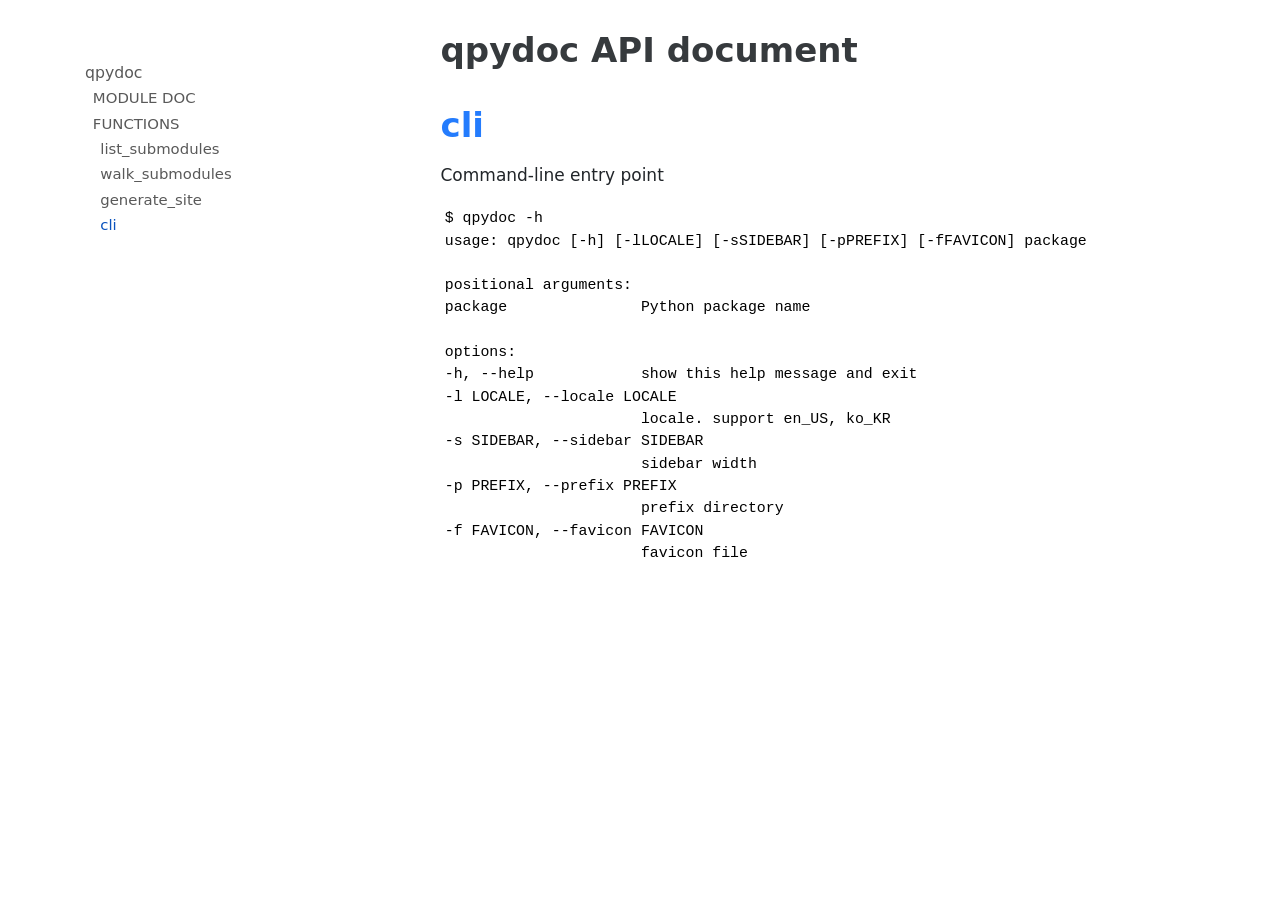
==== cli.html @ a781b1de "Update documentation" ====
<!DOCTYPE html>
<html xmlns="http://www.w3.org/1999/xhtml" lang="en" xml:lang="en"><head>

<meta charset="utf-8">
<meta name="generator" content="quarto-1.3.361">

<meta name="viewport" content="width=device-width, initial-scale=1.0, user-scalable=yes">


<title>qpydoc API document</title>
<style>
code{white-space: pre-wrap;}
span.smallcaps{font-variant: small-caps;}
div.columns{display: flex; gap: min(4vw, 1.5em);}
div.column{flex: auto; overflow-x: auto;}
div.hanging-indent{margin-left: 1.5em; text-indent: -1.5em;}
ul.task-list{list-style: none;}
ul.task-list li input[type="checkbox"] {
  width: 0.8em;
  margin: 0 0.8em 0.2em -1em; /* quarto-specific, see https://github.com/quarto-dev/quarto-cli/issues/4556 */ 
  vertical-align: middle;
}
</style>


<script src="site_libs/quarto-nav/quarto-nav.js"></script>
<script src="site_libs/quarto-nav/headroom.min.js"></script>
<script src="site_libs/clipboard/clipboard.min.js"></script>
<script src="site_libs/quarto-search/autocomplete.umd.js"></script>
<script src="site_libs/quarto-search/fuse.min.js"></script>
<script src="site_libs/quarto-search/quarto-search.js"></script>
<meta name="quarto:offset" content="./">
<link href="./favicon.ico" rel="icon">
<script src="site_libs/quarto-html/quarto.js"></script>
<script src="site_libs/quarto-html/popper.min.js"></script>
<script src="site_libs/quarto-html/tippy.umd.min.js"></script>
<script src="site_libs/quarto-html/anchor.min.js"></script>
<link href="site_libs/quarto-html/tippy.css" rel="stylesheet">
<link href="site_libs/quarto-html/quarto-syntax-highlighting.css" rel="stylesheet" id="quarto-text-highlighting-styles">
<script src="site_libs/bootstrap/bootstrap.min.js"></script>
<link href="site_libs/bootstrap/bootstrap-icons.css" rel="stylesheet">
<link href="site_libs/bootstrap/bootstrap.min.css" rel="stylesheet" id="quarto-bootstrap" data-mode="light">
<script id="quarto-search-options" type="application/json">{
  "location": "sidebar",
  "copy-button": false,
  "collapse-after": 3,
  "panel-placement": "start",
  "type": "textbox",
  "limit": 20,
  "language": {
    "search-no-results-text": "No results",
    "search-matching-documents-text": "matching documents",
    "search-copy-link-title": "Copy link to search",
    "search-hide-matches-text": "Hide additional matches",
    "search-more-match-text": "more match in this document",
    "search-more-matches-text": "more matches in this document",
    "search-clear-button-title": "Clear",
    "search-detached-cancel-button-title": "Cancel",
    "search-submit-button-title": "Submit",
    "search-label": "Search"
  }
}</script>
<style>
    main.content h1 {
        word-wrap: break-word;
    }
    a {
        text-decoration: none;
    }
</style>


</head>

<body class="nav-sidebar floating fullcontent">

<div id="quarto-search-results"></div>
  <header id="quarto-header" class="headroom fixed-top">
  <nav class="quarto-secondary-nav">
    <div class="container-fluid d-flex">
      <button type="button" class="quarto-btn-toggle btn" data-bs-toggle="collapse" data-bs-target="#quarto-sidebar,#quarto-sidebar-glass" aria-controls="quarto-sidebar" aria-expanded="false" aria-label="Toggle sidebar navigation" onclick="if (window.quartoToggleHeadroom) { window.quartoToggleHeadroom(); }">
        <i class="bi bi-layout-text-sidebar-reverse"></i>
      </button>
      <nav class="quarto-page-breadcrumbs" aria-label="breadcrumb"><ol class="breadcrumb"><li class="breadcrumb-item"><a href="./index.html">qpydoc</a></li><li class="breadcrumb-item"><a href="./list_submodules.html">FUNCTIONS</a></li><li class="breadcrumb-item"><a href="./cli.html">cli</a></li></ol></nav>
      <a class="flex-grow-1" role="button" data-bs-toggle="collapse" data-bs-target="#quarto-sidebar,#quarto-sidebar-glass" aria-controls="quarto-sidebar" aria-expanded="false" aria-label="Toggle sidebar navigation" onclick="if (window.quartoToggleHeadroom) { window.quartoToggleHeadroom(); }">      
      </a>
      <button type="button" class="btn quarto-search-button" aria-label="" onclick="window.quartoOpenSearch();">
        <i class="bi bi-search"></i>
      </button>
    </div>
  </nav>
</header>
<!-- content -->
<div id="quarto-content" class="quarto-container page-columns page-rows-contents page-layout-article">
<!-- sidebar -->
  <nav id="quarto-sidebar" class="sidebar collapse collapse-horizontal sidebar-navigation floating overflow-auto">
        <div class="mt-2 flex-shrink-0 align-items-center">
        <div class="sidebar-search">
        <div id="quarto-search" class="" title="Search"></div>
        </div>
        </div>
    <div class="sidebar-menu-container"> 
    <ul class="list-unstyled mt-1">
        <li class="sidebar-item sidebar-item-section">
      <div class="sidebar-item-container"> 
            <a class="sidebar-item-text sidebar-link text-start" data-bs-toggle="collapse" data-bs-target="#quarto-sidebar-section-1" aria-expanded="true">
 <span class="menu-text">qpydoc</span></a>
          <a class="sidebar-item-toggle text-start" data-bs-toggle="collapse" data-bs-target="#quarto-sidebar-section-1" aria-expanded="true" aria-label="Toggle section">
            <i class="bi bi-chevron-right ms-2"></i>
          </a> 
      </div>
      <ul id="quarto-sidebar-section-1" class="collapse list-unstyled sidebar-section depth1 show">  
          <li class="sidebar-item">
  <div class="sidebar-item-container"> 
  <a href="./index.html" class="sidebar-item-text sidebar-link">
 <span class="menu-text">MODULE DOC</span></a>
  </div>
</li>
          <li class="sidebar-item sidebar-item-section">
      <div class="sidebar-item-container"> 
            <a class="sidebar-item-text sidebar-link text-start" data-bs-toggle="collapse" data-bs-target="#quarto-sidebar-section-2" aria-expanded="true">
 <span class="menu-text">FUNCTIONS</span></a>
          <a class="sidebar-item-toggle text-start" data-bs-toggle="collapse" data-bs-target="#quarto-sidebar-section-2" aria-expanded="true" aria-label="Toggle section">
            <i class="bi bi-chevron-right ms-2"></i>
          </a> 
      </div>
      <ul id="quarto-sidebar-section-2" class="collapse list-unstyled sidebar-section depth2 show">  
          <li class="sidebar-item">
  <div class="sidebar-item-container"> 
  <a href="./list_submodules.html" class="sidebar-item-text sidebar-link">
 <span class="menu-text">list_submodules</span></a>
  </div>
</li>
          <li class="sidebar-item">
  <div class="sidebar-item-container"> 
  <a href="./walk_submodules.html" class="sidebar-item-text sidebar-link">
 <span class="menu-text">walk_submodules</span></a>
  </div>
</li>
          <li class="sidebar-item">
  <div class="sidebar-item-container"> 
  <a href="./generate_site.html" class="sidebar-item-text sidebar-link">
 <span class="menu-text">generate_site</span></a>
  </div>
</li>
          <li class="sidebar-item">
  <div class="sidebar-item-container"> 
  <a href="./cli.html" class="sidebar-item-text sidebar-link active">
 <span class="menu-text">cli</span></a>
  </div>
</li>
      </ul>
  </li>
      </ul>
  </li>
    </ul>
    </div>
</nav>
<div id="quarto-sidebar-glass" data-bs-toggle="collapse" data-bs-target="#quarto-sidebar,#quarto-sidebar-glass"></div>
<!-- margin-sidebar -->
    
<!-- main -->
<main class="content" id="quarto-document-content">

<header id="title-block-header" class="quarto-title-block default">
<div class="quarto-title">
<h1 class="title">qpydoc API document</h1>
</div>



<div class="quarto-title-meta">

    
  
    
  </div>
  

</header>

<section id="cli" class="level1">
<h1><a href="./cli.html">cli</a></h1>
<p>Command-line entry point</p>
<pre><code>$ qpydoc -h
usage: qpydoc [-h] [-lLOCALE] [-sSIDEBAR] [-pPREFIX] [-fFAVICON] package

positional arguments:
package               Python package name

options:
-h, --help            show this help message and exit
-l LOCALE, --locale LOCALE
                      locale. support en_US, ko_KR
-s SIDEBAR, --sidebar SIDEBAR
                      sidebar width
-p PREFIX, --prefix PREFIX
                      prefix directory
-f FAVICON, --favicon FAVICON
                      favicon file</code></pre>


</section>

</main> <!-- /main -->
<script id="quarto-html-after-body" type="application/javascript">
window.document.addEventListener("DOMContentLoaded", function (event) {
  const toggleBodyColorMode = (bsSheetEl) => {
    const mode = bsSheetEl.getAttribute("data-mode");
    const bodyEl = window.document.querySelector("body");
    if (mode === "dark") {
      bodyEl.classList.add("quarto-dark");
      bodyEl.classList.remove("quarto-light");
    } else {
      bodyEl.classList.add("quarto-light");
      bodyEl.classList.remove("quarto-dark");
    }
  }
  const toggleBodyColorPrimary = () => {
    const bsSheetEl = window.document.querySelector("link#quarto-bootstrap");
    if (bsSheetEl) {
      toggleBodyColorMode(bsSheetEl);
    }
  }
  toggleBodyColorPrimary();  
  const icon = "";
  const anchorJS = new window.AnchorJS();
  anchorJS.options = {
    placement: 'right',
    icon: icon
  };
  anchorJS.add('.anchored');
  const isCodeAnnotation = (el) => {
    for (const clz of el.classList) {
      if (clz.startsWith('code-annotation-')) {                     
        return true;
      }
    }
    return false;
  }
  const clipboard = new window.ClipboardJS('.code-copy-button', {
    text: function(trigger) {
      const codeEl = trigger.previousElementSibling.cloneNode(true);
      for (const childEl of codeEl.children) {
        if (isCodeAnnotation(childEl)) {
          childEl.remove();
        }
      }
      return codeEl.innerText;
    }
  });
  clipboard.on('success', function(e) {
    // button target
    const button = e.trigger;
    // don't keep focus
    button.blur();
    // flash "checked"
    button.classList.add('code-copy-button-checked');
    var currentTitle = button.getAttribute("title");
    button.setAttribute("title", "Copied!");
    let tooltip;
    if (window.bootstrap) {
      button.setAttribute("data-bs-toggle", "tooltip");
      button.setAttribute("data-bs-placement", "left");
      button.setAttribute("data-bs-title", "Copied!");
      tooltip = new bootstrap.Tooltip(button, 
        { trigger: "manual", 
          customClass: "code-copy-button-tooltip",
          offset: [0, -8]});
      tooltip.show();    
    }
    setTimeout(function() {
      if (tooltip) {
        tooltip.hide();
        button.removeAttribute("data-bs-title");
        button.removeAttribute("data-bs-toggle");
        button.removeAttribute("data-bs-placement");
      }
      button.setAttribute("title", currentTitle);
      button.classList.remove('code-copy-button-checked');
    }, 1000);
    // clear code selection
    e.clearSelection();
  });
  function tippyHover(el, contentFn) {
    const config = {
      allowHTML: true,
      content: contentFn,
      maxWidth: 500,
      delay: 100,
      arrow: false,
      appendTo: function(el) {
          return el.parentElement;
      },
      interactive: true,
      interactiveBorder: 10,
      theme: 'quarto',
      placement: 'bottom-start'
    };
    window.tippy(el, config); 
  }
  const noterefs = window.document.querySelectorAll('a[role="doc-noteref"]');
  for (var i=0; i<noterefs.length; i++) {
    const ref = noterefs[i];
    tippyHover(ref, function() {
      // use id or data attribute instead here
      let href = ref.getAttribute('data-footnote-href') || ref.getAttribute('href');
      try { href = new URL(href).hash; } catch {}
      const id = href.replace(/^#\/?/, "");
      const note = window.document.getElementById(id);
      return note.innerHTML;
    });
  }
      let selectedAnnoteEl;
      const selectorForAnnotation = ( cell, annotation) => {
        let cellAttr = 'data-code-cell="' + cell + '"';
        let lineAttr = 'data-code-annotation="' +  annotation + '"';
        const selector = 'span[' + cellAttr + '][' + lineAttr + ']';
        return selector;
      }
      const selectCodeLines = (annoteEl) => {
        const doc = window.document;
        const targetCell = annoteEl.getAttribute("data-target-cell");
        const targetAnnotation = annoteEl.getAttribute("data-target-annotation");
        const annoteSpan = window.document.querySelector(selectorForAnnotation(targetCell, targetAnnotation));
        const lines = annoteSpan.getAttribute("data-code-lines").split(",");
        const lineIds = lines.map((line) => {
          return targetCell + "-" + line;
        })
        let top = null;
        let height = null;
        let parent = null;
        if (lineIds.length > 0) {
            //compute the position of the single el (top and bottom and make a div)
            const el = window.document.getElementById(lineIds[0]);
            top = el.offsetTop;
            height = el.offsetHeight;
            parent = el.parentElement.parentElement;
          if (lineIds.length > 1) {
            const lastEl = window.document.getElementById(lineIds[lineIds.length - 1]);
            const bottom = lastEl.offsetTop + lastEl.offsetHeight;
            height = bottom - top;
          }
          if (top !== null && height !== null && parent !== null) {
            // cook up a div (if necessary) and position it 
            let div = window.document.getElementById("code-annotation-line-highlight");
            if (div === null) {
              div = window.document.createElement("div");
              div.setAttribute("id", "code-annotation-line-highlight");
              div.style.position = 'absolute';
              parent.appendChild(div);
            }
            div.style.top = top - 2 + "px";
            div.style.height = height + 4 + "px";
            let gutterDiv = window.document.getElementById("code-annotation-line-highlight-gutter");
            if (gutterDiv === null) {
              gutterDiv = window.document.createElement("div");
              gutterDiv.setAttribute("id", "code-annotation-line-highlight-gutter");
              gutterDiv.style.position = 'absolute';
              const codeCell = window.document.getElementById(targetCell);
              const gutter = codeCell.querySelector('.code-annotation-gutter');
              gutter.appendChild(gutterDiv);
            }
            gutterDiv.style.top = top - 2 + "px";
            gutterDiv.style.height = height + 4 + "px";
          }
          selectedAnnoteEl = annoteEl;
        }
      };
      const unselectCodeLines = () => {
        const elementsIds = ["code-annotation-line-highlight", "code-annotation-line-highlight-gutter"];
        elementsIds.forEach((elId) => {
          const div = window.document.getElementById(elId);
          if (div) {
            div.remove();
          }
        });
        selectedAnnoteEl = undefined;
      };
      // Attach click handler to the DT
      const annoteDls = window.document.querySelectorAll('dt[data-target-cell]');
      for (const annoteDlNode of annoteDls) {
        annoteDlNode.addEventListener('click', (event) => {
          const clickedEl = event.target;
          if (clickedEl !== selectedAnnoteEl) {
            unselectCodeLines();
            const activeEl = window.document.querySelector('dt[data-target-cell].code-annotation-active');
            if (activeEl) {
              activeEl.classList.remove('code-annotation-active');
            }
            selectCodeLines(clickedEl);
            clickedEl.classList.add('code-annotation-active');
          } else {
            // Unselect the line
            unselectCodeLines();
            clickedEl.classList.remove('code-annotation-active');
          }
        });
      }
  const findCites = (el) => {
    const parentEl = el.parentElement;
    if (parentEl) {
      const cites = parentEl.dataset.cites;
      if (cites) {
        return {
          el,
          cites: cites.split(' ')
        };
      } else {
        return findCites(el.parentElement)
      }
    } else {
      return undefined;
    }
  };
  var bibliorefs = window.document.querySelectorAll('a[role="doc-biblioref"]');
  for (var i=0; i<bibliorefs.length; i++) {
    const ref = bibliorefs[i];
    const citeInfo = findCites(ref);
    if (citeInfo) {
      tippyHover(citeInfo.el, function() {
        var popup = window.document.createElement('div');
        citeInfo.cites.forEach(function(cite) {
          var citeDiv = window.document.createElement('div');
          citeDiv.classList.add('hanging-indent');
          citeDiv.classList.add('csl-entry');
          var biblioDiv = window.document.getElementById('ref-' + cite);
          if (biblioDiv) {
            citeDiv.innerHTML = biblioDiv.innerHTML;
          }
          popup.appendChild(citeDiv);
        });
        return popup.innerHTML;
      });
    }
  }
});
</script>
</div> <!-- /content -->



</body></html>
---- site_libs/quarto-html/tippy.css ----
.tippy-box[data-animation=fade][data-state=hidden]{opacity:0}[data-tippy-root]{max-width:calc(100vw - 10px)}.tippy-box{position:relative;background-color:#333;color:#fff;border-radius:4px;font-size:14px;line-height:1.4;white-space:normal;outline:0;transition-property:transform,visibility,opacity}.tippy-box[data-placement^=top]>.tippy-arrow{bottom:0}.tippy-box[data-placement^=top]>.tippy-arrow:before{bottom:-7px;left:0;border-width:8px 8px 0;border-top-color:initial;transform-origin:center top}.tippy-box[data-placement^=bottom]>.tippy-arrow{top:0}.tippy-box[data-placement^=bottom]>.tippy-arrow:before{top:-7px;left:0;border-width:0 8px 8px;border-bottom-color:initial;transform-origin:center bottom}.tippy-box[data-placement^=left]>.tippy-arrow{right:0}.tippy-box[data-placement^=left]>.tippy-arrow:before{border-width:8px 0 8px 8px;border-left-color:initial;right:-7px;transform-origin:center left}.tippy-box[data-placement^=right]>.tippy-arrow{left:0}.tippy-box[data-placement^=right]>.tippy-arrow:before{left:-7px;border-width:8px 8px 8px 0;border-right-color:initial;transform-origin:center right}.tippy-box[data-inertia][data-state=visible]{transition-timing-function:cubic-bezier(.54,1.5,.38,1.11)}.tippy-arrow{width:16px;height:16px;color:#333}.tippy-arrow:before{content:"";position:absolute;border-color:transparent;border-style:solid}.tippy-content{position:relative;padding:5px 9px;z-index:1}
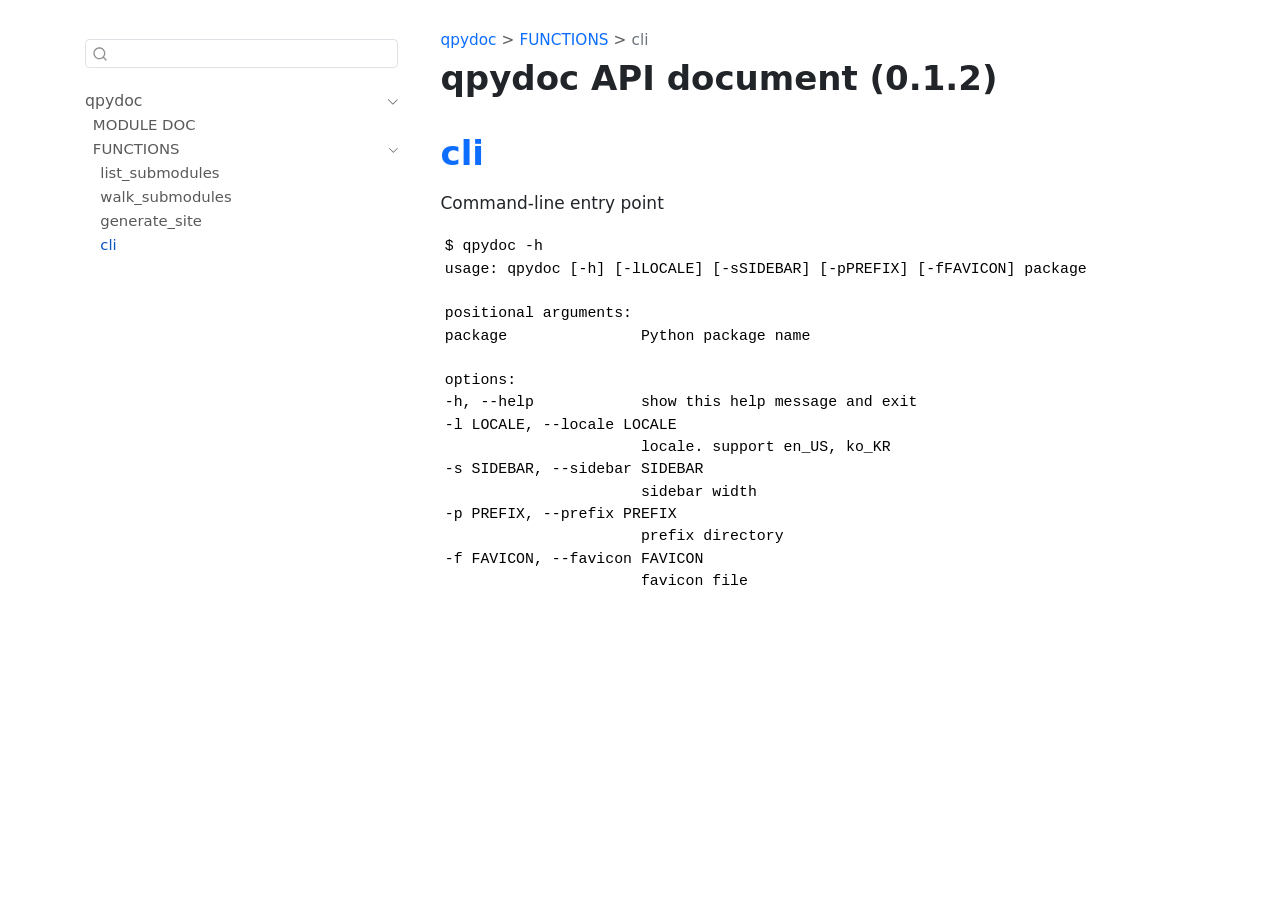
==== commit e39fe5af: "Update documentation" ====
--- a/cli.html
+++ b/cli.html
@@ -2,12 +2,12 @@
 <html xmlns="http://www.w3.org/1999/xhtml" lang="en" xml:lang="en"><head>
 
 <meta charset="utf-8">
-<meta name="generator" content="quarto-1.3.361">
+<meta name="generator" content="quarto-1.5.14">
 
 <meta name="viewport" content="width=device-width, initial-scale=1.0, user-scalable=yes">
 
 
-<title>qpydoc API document</title>
+<title>qpydoc API document (0.1.2)</title>
 <style>
 code{white-space: pre-wrap;}
 span.smallcaps{font-variant: small-caps;}
@@ -46,7 +46,13 @@
   "collapse-after": 3,
   "panel-placement": "start",
   "type": "textbox",
-  "limit": 20,
+  "limit": 50,
+  "keyboard-shortcut": [
+    "f",
+    "/",
+    "s"
+  ],
+  "show-item-context": false,
   "language": {
     "search-no-results-text": "No results",
     "search-matching-documents-text": "matching documents",
@@ -55,6 +61,7 @@
     "search-more-match-text": "more match in this document",
     "search-more-matches-text": "more matches in this document",
     "search-clear-button-title": "Clear",
+    "search-text-placeholder": "",
     "search-detached-cancel-button-title": "Cancel",
     "search-submit-button-title": "Submit",
     "search-label": "Search"
@@ -64,8 +71,17 @@
     main.content h1 {
         word-wrap: break-word;
     }
+
     a {
         text-decoration: none;
+    }
+
+    main.content section div.cell-output table thead tr th {
+    text-align: center;
+    }
+
+    main.content section div.cell-output table tbody tr td {
+    text-align: right;
     }
 </style>
 
@@ -78,12 +94,12 @@
   <header id="quarto-header" class="headroom fixed-top">
   <nav class="quarto-secondary-nav">
     <div class="container-fluid d-flex">
-      <button type="button" class="quarto-btn-toggle btn" data-bs-toggle="collapse" data-bs-target="#quarto-sidebar,#quarto-sidebar-glass" aria-controls="quarto-sidebar" aria-expanded="false" aria-label="Toggle sidebar navigation" onclick="if (window.quartoToggleHeadroom) { window.quartoToggleHeadroom(); }">
+      <button type="button" class="quarto-btn-toggle btn" data-bs-toggle="collapse" data-bs-target=".quarto-sidebar-collapse-item" aria-controls="quarto-sidebar" aria-expanded="false" aria-label="Toggle sidebar navigation" onclick="if (window.quartoToggleHeadroom) { window.quartoToggleHeadroom(); }">
         <i class="bi bi-layout-text-sidebar-reverse"></i>
       </button>
-      <nav class="quarto-page-breadcrumbs" aria-label="breadcrumb"><ol class="breadcrumb"><li class="breadcrumb-item"><a href="./index.html">qpydoc</a></li><li class="breadcrumb-item"><a href="./list_submodules.html">FUNCTIONS</a></li><li class="breadcrumb-item"><a href="./cli.html">cli</a></li></ol></nav>
-      <a class="flex-grow-1" role="button" data-bs-toggle="collapse" data-bs-target="#quarto-sidebar,#quarto-sidebar-glass" aria-controls="quarto-sidebar" aria-expanded="false" aria-label="Toggle sidebar navigation" onclick="if (window.quartoToggleHeadroom) { window.quartoToggleHeadroom(); }">      
-      </a>
+        <nav class="quarto-page-breadcrumbs" aria-label="breadcrumb"><ol class="breadcrumb"><li class="breadcrumb-item"><a href="./index.html">qpydoc</a></li><li class="breadcrumb-item"><a href="./list_submodules.html">FUNCTIONS</a></li><li class="breadcrumb-item"><a href="./cli.html">cli</a></li></ol></nav>
+        <a class="flex-grow-1" role="button" data-bs-toggle="collapse" data-bs-target=".quarto-sidebar-collapse-item" aria-controls="quarto-sidebar" aria-expanded="false" aria-label="Toggle sidebar navigation" onclick="if (window.quartoToggleHeadroom) { window.quartoToggleHeadroom(); }">      
+        </a>
       <button type="button" class="btn quarto-search-button" aria-label="" onclick="window.quartoOpenSearch();">
         <i class="bi bi-search"></i>
       </button>
@@ -93,7 +109,7 @@
 <!-- content -->
 <div id="quarto-content" class="quarto-container page-columns page-rows-contents page-layout-article">
 <!-- sidebar -->
-  <nav id="quarto-sidebar" class="sidebar collapse collapse-horizontal sidebar-navigation floating overflow-auto">
+  <nav id="quarto-sidebar" class="sidebar collapse collapse-horizontal quarto-sidebar-collapse-item sidebar-navigation floating overflow-auto">
         <div class="mt-2 flex-shrink-0 align-items-center">
         <div class="sidebar-search">
         <div id="quarto-search" class="" title="Search"></div>
@@ -156,15 +172,15 @@
     </ul>
     </div>
 </nav>
-<div id="quarto-sidebar-glass" data-bs-toggle="collapse" data-bs-target="#quarto-sidebar,#quarto-sidebar-glass"></div>
+<div id="quarto-sidebar-glass" class="quarto-sidebar-collapse-item" data-bs-toggle="collapse" data-bs-target=".quarto-sidebar-collapse-item"></div>
 <!-- margin-sidebar -->
     
 <!-- main -->
 <main class="content" id="quarto-document-content">
 
-<header id="title-block-header" class="quarto-title-block default">
+<header id="title-block-header" class="quarto-title-block default"><nav class="quarto-page-breadcrumbs quarto-title-breadcrumbs d-none d-lg-block" aria-label="breadcrumb"><ol class="breadcrumb"><li class="breadcrumb-item"><a href="./index.html">qpydoc</a></li><li class="breadcrumb-item"><a href="./list_submodules.html">FUNCTIONS</a></li><li class="breadcrumb-item"><a href="./cli.html">cli</a></li></ol></nav>
 <div class="quarto-title">
-<h1 class="title">qpydoc API document</h1>
+<h1 class="title">qpydoc API document (0.1.2)</h1>
 </div>
 
 
@@ -177,7 +193,9 @@
   </div>
   
 
+
 </header>
+
 
 <section id="cli" class="level1">
 <h1><a href="./cli.html">cli</a></h1>
@@ -282,10 +300,9 @@
     // clear code selection
     e.clearSelection();
   });
-  function tippyHover(el, contentFn) {
+  function tippyHover(el, contentFn, onTriggerFn, onUntriggerFn) {
     const config = {
       allowHTML: true,
-      content: contentFn,
       maxWidth: 500,
       delay: 100,
       arrow: false,
@@ -295,8 +312,17 @@
       interactive: true,
       interactiveBorder: 10,
       theme: 'quarto',
-      placement: 'bottom-start'
+      placement: 'bottom-start',
     };
+    if (contentFn) {
+      config.content = contentFn;
+    }
+    if (onTriggerFn) {
+      config.onTrigger = onTriggerFn;
+    }
+    if (onUntriggerFn) {
+      config.onUntrigger = onUntriggerFn;
+    }
     window.tippy(el, config); 
   }
   const noterefs = window.document.querySelectorAll('a[role="doc-noteref"]');
@@ -309,6 +335,125 @@
       const id = href.replace(/^#\/?/, "");
       const note = window.document.getElementById(id);
       return note.innerHTML;
+    });
+  }
+  const xrefs = window.document.querySelectorAll('a.quarto-xref');
+  const processXRef = (id, note) => {
+    // Strip column container classes
+    const stripColumnClz = (el) => {
+      el.classList.remove("page-full", "page-columns");
+      if (el.children) {
+        for (const child of el.children) {
+          stripColumnClz(child);
+        }
+      }
+    }
+    stripColumnClz(note)
+    if (id === null || id.startsWith('sec-')) {
+      // Special case sections, only their first couple elements
+      const container = document.createElement("div");
+      if (note.children && note.children.length > 2) {
+        container.appendChild(note.children[0].cloneNode(true));
+        for (let i = 1; i < note.children.length; i++) {
+          const child = note.children[i];
+          if (child.tagName === "P" && child.innerText === "") {
+            continue;
+          } else {
+            container.appendChild(child.cloneNode(true));
+            break;
+          }
+        }
+        if (window.Quarto?.typesetMath) {
+          window.Quarto.typesetMath(container);
+        }
+        return container.innerHTML
+      } else {
+        if (window.Quarto?.typesetMath) {
+          window.Quarto.typesetMath(note);
+        }
+        return note.innerHTML;
+      }
+    } else {
+      // Remove any anchor links if they are present
+      const anchorLink = note.querySelector('a.anchorjs-link');
+      if (anchorLink) {
+        anchorLink.remove();
+      }
+      if (window.Quarto?.typesetMath) {
+        window.Quarto.typesetMath(note);
+      }
+      // TODO in 1.5, we should make sure this works without a callout special case
+      if (note.classList.contains("callout")) {
+        return note.outerHTML;
+      } else {
+        return note.innerHTML;
+      }
+    }
+  }
+  for (var i=0; i<xrefs.length; i++) {
+    const xref = xrefs[i];
+    tippyHover(xref, undefined, function(instance) {
+      instance.disable();
+      let url = xref.getAttribute('href');
+      let hash = undefined; 
+      if (url.startsWith('#')) {
+        hash = url;
+      } else {
+        try { hash = new URL(url).hash; } catch {}
+      }
+      if (hash) {
+        const id = hash.replace(/^#\/?/, "");
+        const note = window.document.getElementById(id);
+        if (note !== null) {
+          try {
+            const html = processXRef(id, note.cloneNode(true));
+            instance.setContent(html);
+          } finally {
+            instance.enable();
+            instance.show();
+          }
+        } else {
+          // See if we can fetch this
+          fetch(url.split('#')[0])
+          .then(res => res.text())
+          .then(html => {
+            const parser = new DOMParser();
+            const htmlDoc = parser.parseFromString(html, "text/html");
+            const note = htmlDoc.getElementById(id);
+            if (note !== null) {
+              const html = processXRef(id, note);
+              instance.setContent(html);
+            } 
+          }).finally(() => {
+            instance.enable();
+            instance.show();
+          });
+        }
+      } else {
+        // See if we can fetch a full url (with no hash to target)
+        // This is a special case and we should probably do some content thinning / targeting
+        fetch(url)
+        .then(res => res.text())
+        .then(html => {
+          const parser = new DOMParser();
+          const htmlDoc = parser.parseFromString(html, "text/html");
+          const note = htmlDoc.querySelector('main.content');
+          if (note !== null) {
+            // This should only happen for chapter cross references
+            // (since there is no id in the URL)
+            // remove the first header
+            if (note.children.length > 0 && note.children[0].tagName === "HEADER") {
+              note.children[0].remove();
+            }
+            const html = processXRef(null, note);
+            instance.setContent(html);
+          } 
+        }).finally(() => {
+          instance.enable();
+          instance.show();
+        });
+      }
+    }, function(instance) {
     });
   }
       let selectedAnnoteEl;
@@ -352,6 +497,7 @@
             }
             div.style.top = top - 2 + "px";
             div.style.height = height + 4 + "px";
+            div.style.left = 0;
             let gutterDiv = window.document.getElementById("code-annotation-line-highlight-gutter");
             if (gutterDiv === null) {
               gutterDiv = window.document.createElement("div");
@@ -377,6 +523,32 @@
         });
         selectedAnnoteEl = undefined;
       };
+        // Handle positioning of the toggle
+    window.addEventListener(
+      "resize",
+      throttle(() => {
+        elRect = undefined;
+        if (selectedAnnoteEl) {
+          selectCodeLines(selectedAnnoteEl);
+        }
+      }, 10)
+    );
+    function throttle(fn, ms) {
+    let throttle = false;
+    let timer;
+      return (...args) => {
+        if(!throttle) { // first call gets through
+            fn.apply(this, args);
+            throttle = true;
+        } else { // all the others get throttled
+            if(timer) clearTimeout(timer); // cancel #2
+            timer = setTimeout(() => {
+              fn.apply(this, args);
+              timer = throttle = false;
+            }, ms);
+        }
+      };
+    }
       // Attach click handler to the DT
       const annoteDls = window.document.querySelectorAll('dt[data-target-cell]');
       for (const annoteDlNode of annoteDls) {
@@ -440,4 +612,5 @@
 
 
 
+
 </body></html>
--- a/site_libs/quarto-html/quarto-syntax-highlighting.css
+++ b/site_libs/quarto-html/quarto-syntax-highlighting.css
@@ -0,0 +1,205 @@
+/* quarto syntax highlight colors */
+:root {
+  --quarto-hl-ot-color: #003B4F;
+  --quarto-hl-at-color: #657422;
+  --quarto-hl-ss-color: #20794D;
+  --quarto-hl-an-color: #5E5E5E;
+  --quarto-hl-fu-color: #4758AB;
+  --quarto-hl-st-color: #20794D;
+  --quarto-hl-cf-color: #003B4F;
+  --quarto-hl-op-color: #5E5E5E;
+  --quarto-hl-er-color: #AD0000;
+  --quarto-hl-bn-color: #AD0000;
+  --quarto-hl-al-color: #AD0000;
+  --quarto-hl-va-color: #111111;
+  --quarto-hl-bu-color: inherit;
+  --quarto-hl-ex-color: inherit;
+  --quarto-hl-pp-color: #AD0000;
+  --quarto-hl-in-color: #5E5E5E;
+  --quarto-hl-vs-color: #20794D;
+  --quarto-hl-wa-color: #5E5E5E;
+  --quarto-hl-do-color: #5E5E5E;
+  --quarto-hl-im-color: #00769E;
+  --quarto-hl-ch-color: #20794D;
+  --quarto-hl-dt-color: #AD0000;
+  --quarto-hl-fl-color: #AD0000;
+  --quarto-hl-co-color: #5E5E5E;
+  --quarto-hl-cv-color: #5E5E5E;
+  --quarto-hl-cn-color: #8f5902;
+  --quarto-hl-sc-color: #5E5E5E;
+  --quarto-hl-dv-color: #AD0000;
+  --quarto-hl-kw-color: #003B4F;
+}
+
+/* other quarto variables */
+:root {
+  --quarto-font-monospace: SFMono-Regular, Menlo, Monaco, Consolas, "Liberation Mono", "Courier New", monospace;
+}
+
+pre > code.sourceCode > span {
+  color: #003B4F;
+}
+
+code span {
+  color: #003B4F;
+}
+
+code.sourceCode > span {
+  color: #003B4F;
+}
+
+div.sourceCode,
+div.sourceCode pre.sourceCode {
+  color: #003B4F;
+}
+
+code span.ot {
+  color: #003B4F;
+  font-style: inherit;
+}
+
+code span.at {
+  color: #657422;
+  font-style: inherit;
+}
+
+code span.ss {
+  color: #20794D;
+  font-style: inherit;
+}
+
+code span.an {
+  color: #5E5E5E;
+  font-style: inherit;
+}
+
+code span.fu {
+  color: #4758AB;
+  font-style: inherit;
+}
+
+code span.st {
+  color: #20794D;
+  font-style: inherit;
+}
+
+code span.cf {
+  color: #003B4F;
+  font-weight: bold;
+  font-style: inherit;
+}
+
+code span.op {
+  color: #5E5E5E;
+  font-style: inherit;
+}
+
+code span.er {
+  color: #AD0000;
+  font-style: inherit;
+}
+
+code span.bn {
+  color: #AD0000;
+  font-style: inherit;
+}
+
+code span.al {
+  color: #AD0000;
+  font-style: inherit;
+}
+
+code span.va {
+  color: #111111;
+  font-style: inherit;
+}
+
+code span.bu {
+  font-style: inherit;
+}
+
+code span.ex {
+  font-style: inherit;
+}
+
+code span.pp {
+  color: #AD0000;
+  font-style: inherit;
+}
+
+code span.in {
+  color: #5E5E5E;
+  font-style: inherit;
+}
+
+code span.vs {
+  color: #20794D;
+  font-style: inherit;
+}
+
+code span.wa {
+  color: #5E5E5E;
+  font-style: italic;
+}
+
+code span.do {
+  color: #5E5E5E;
+  font-style: italic;
+}
+
+code span.im {
+  color: #00769E;
+  font-style: inherit;
+}
+
+code span.ch {
+  color: #20794D;
+  font-style: inherit;
+}
+
+code span.dt {
+  color: #AD0000;
+  font-style: inherit;
+}
+
+code span.fl {
+  color: #AD0000;
+  font-style: inherit;
+}
+
+code span.co {
+  color: #5E5E5E;
+  font-style: inherit;
+}
+
+code span.cv {
+  color: #5E5E5E;
+  font-style: italic;
+}
+
+code span.cn {
+  color: #8f5902;
+  font-style: inherit;
+}
+
+code span.sc {
+  color: #5E5E5E;
+  font-style: inherit;
+}
+
+code span.dv {
+  color: #AD0000;
+  font-style: inherit;
+}
+
+code span.kw {
+  color: #003B4F;
+  font-weight: bold;
+  font-style: inherit;
+}
+
+.prevent-inlining {
+  content: "</";
+}
+
+/*# sourceMappingURL=debc5d5d77c3f9108843748ff7464032.css.map */
